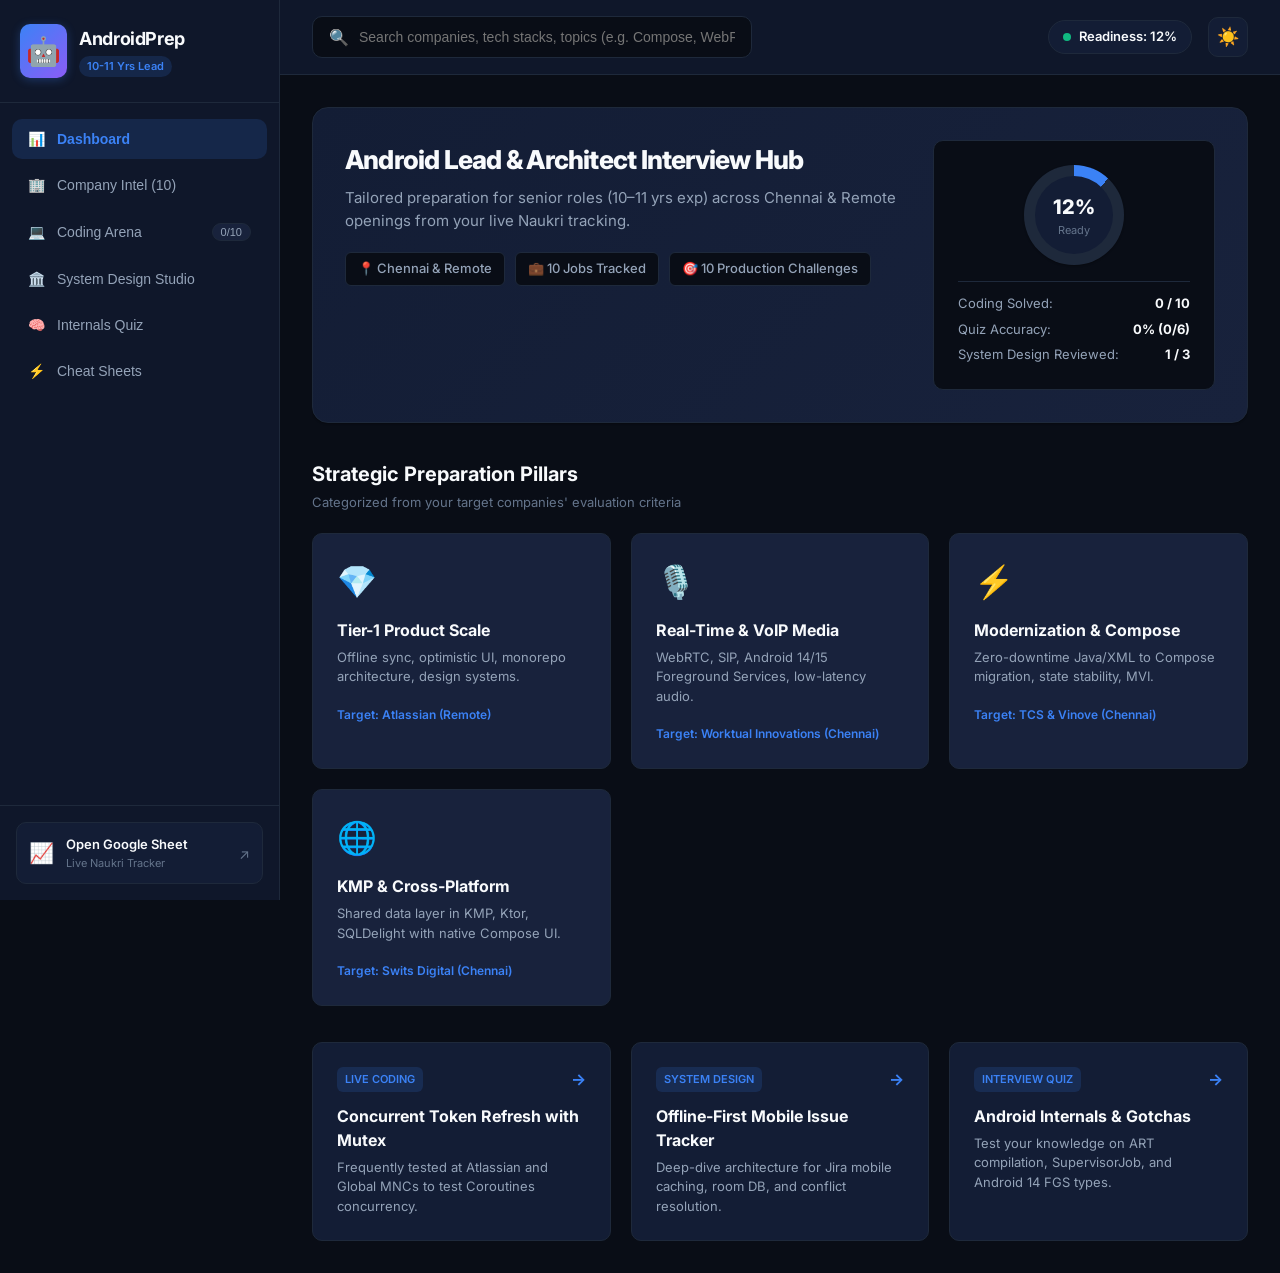
==== index.html @ 1eda9fd0 "Add GitHub Pages root redirect and .nojekyll" ====
<!DOCTYPE html>
<html lang="en">
<head>
  <meta charset="UTF-8">
  <meta name="viewport" content="width=device-width, initial-scale=1.0">
  <meta http-equiv="refresh" content="0; url=./android_prep_app/">
  <title>AI Projects - Android Prep App</title>
  <script>
    window.location.replace("./android_prep_app/");
  </script>
  <style>
    body {
      font-family: -apple-system, BlinkMacSystemFont, 'Segoe UI', Roboto, sans-serif;
      background: #0f172a;
      color: #e2e8f0;
      display: flex;
      justify-content: center;
      align-items: center;
      height: 100vh;
      margin: 0;
      text-align: center;
    }
    a {
      color: #38bdf8;
      text-decoration: none;
      font-weight: 600;
    }
    a:hover {
      text-decoration: underline;
    }
  </style>
</head>
<body>
  <div>
    <h2>Redirecting to Android Prep App...</h2>
    <p>If you are not redirected automatically, <a href="./android_prep_app/">click here</a>.</p>
  </div>
</body>
</html>
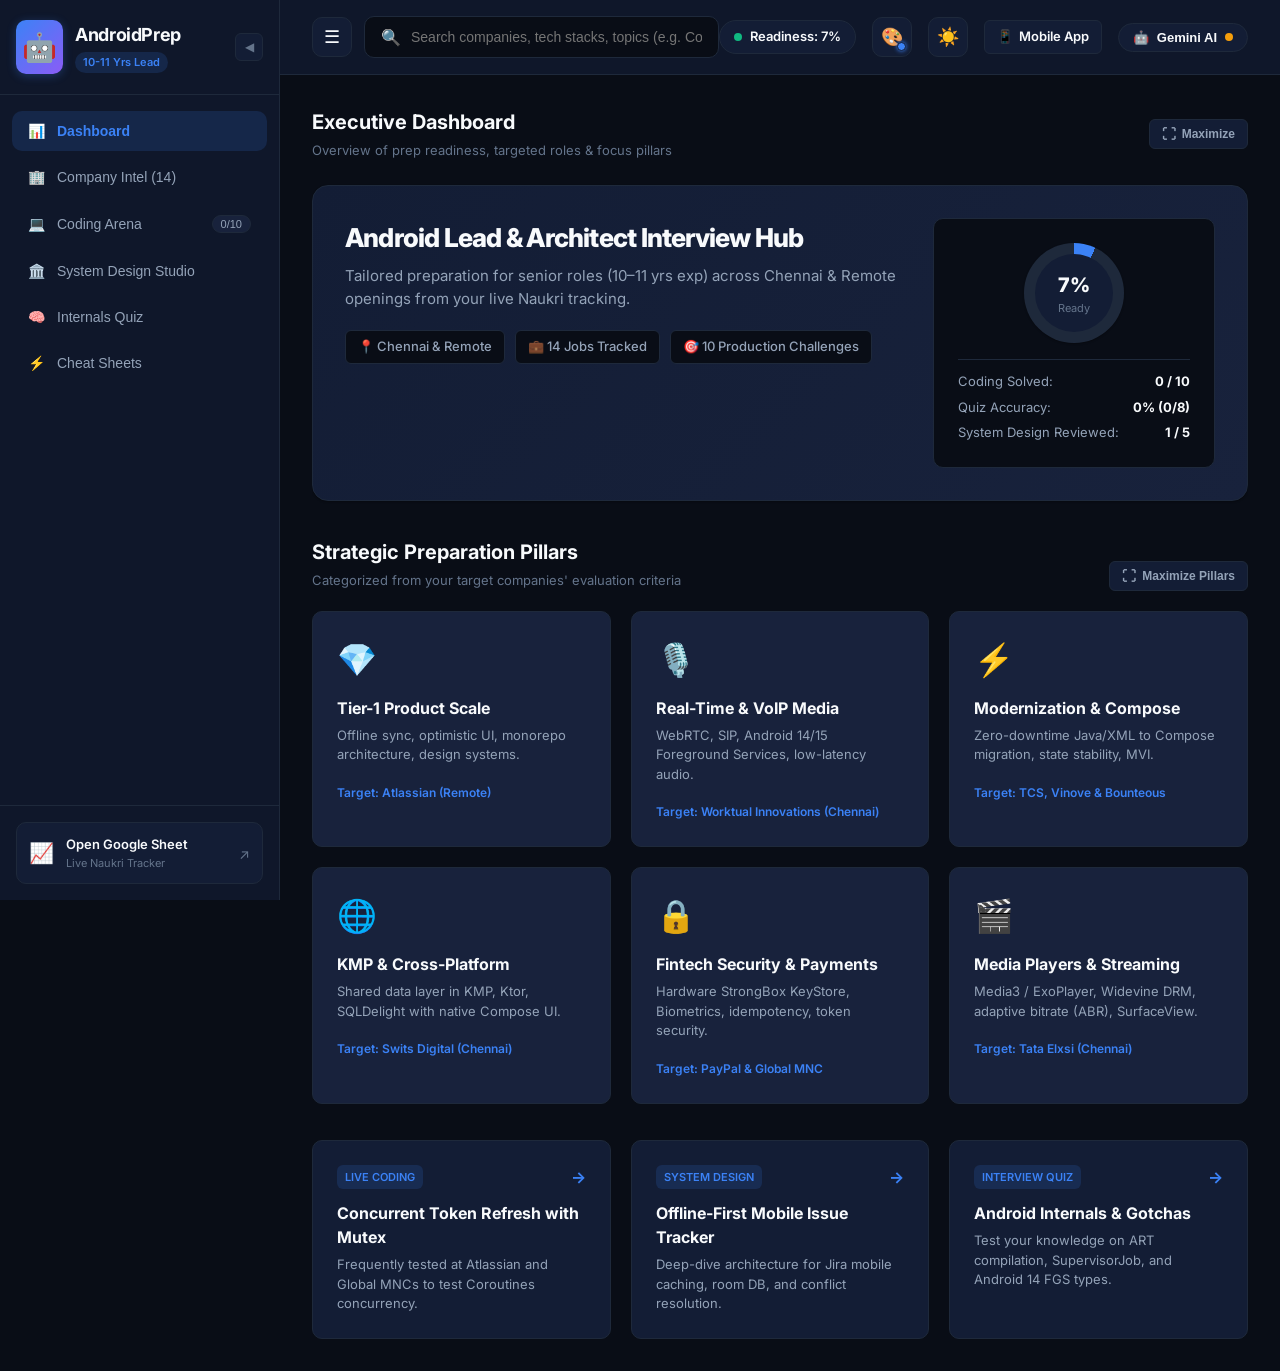
==== commit 2801fc9f: "feat(pages): add root mobile.html redirect and auto device routing in index.html" ====
--- a/index.html
+++ b/index.html
@@ -3,10 +3,20 @@
 <head>
   <meta charset="UTF-8">
   <meta name="viewport" content="width=device-width, initial-scale=1.0">
-  <meta http-equiv="refresh" content="0; url=./android_prep_app/">
   <title>AI Projects - Android Prep App</title>
   <script>
-    window.location.replace("./android_prep_app/");
+    (function() {
+      var isMobile = /Android|webOS|iPhone|iPad|iPod|BlackBerry|IEMobile|Opera Mini/i.test(navigator.userAgent) || window.innerWidth <= 768;
+      var params = new URLSearchParams(window.location.search);
+      var forceDesktop = params.get('desktop') === 'true';
+      var forceMobile = params.get('mobile') === 'true';
+      
+      if ((isMobile && !forceDesktop) || forceMobile) {
+        window.location.replace("./android_prep_app/mobile.html");
+      } else {
+        window.location.replace("./android_prep_app/");
+      }
+    })();
   </script>
   <style>
     body {
@@ -20,20 +30,35 @@
       margin: 0;
       text-align: center;
     }
+    .links-box {
+      display: flex;
+      gap: 16px;
+      justify-content: center;
+      margin-top: 16px;
+    }
     a {
+      display: inline-block;
+      padding: 10px 18px;
+      border-radius: 8px;
+      background: #1e293b;
       color: #38bdf8;
       text-decoration: none;
       font-weight: 600;
+      border: 1px solid #334155;
     }
     a:hover {
-      text-decoration: underline;
+      background: #334155;
     }
   </style>
 </head>
 <body>
   <div>
-    <h2>Redirecting to Android Prep App...</h2>
-    <p>If you are not redirected automatically, <a href="./android_prep_app/">click here</a>.</p>
+    <h2>Android Lead & Staff Interview Prep Studio</h2>
+    <p>Redirecting to the appropriate version for your device...</p>
+    <div class="links-box">
+      <a href="./android_prep_app/mobile.html">📱 Mobile Version</a>
+      <a href="./android_prep_app/">💻 Desktop Studio</a>
+    </div>
   </div>
 </body>
 </html>
